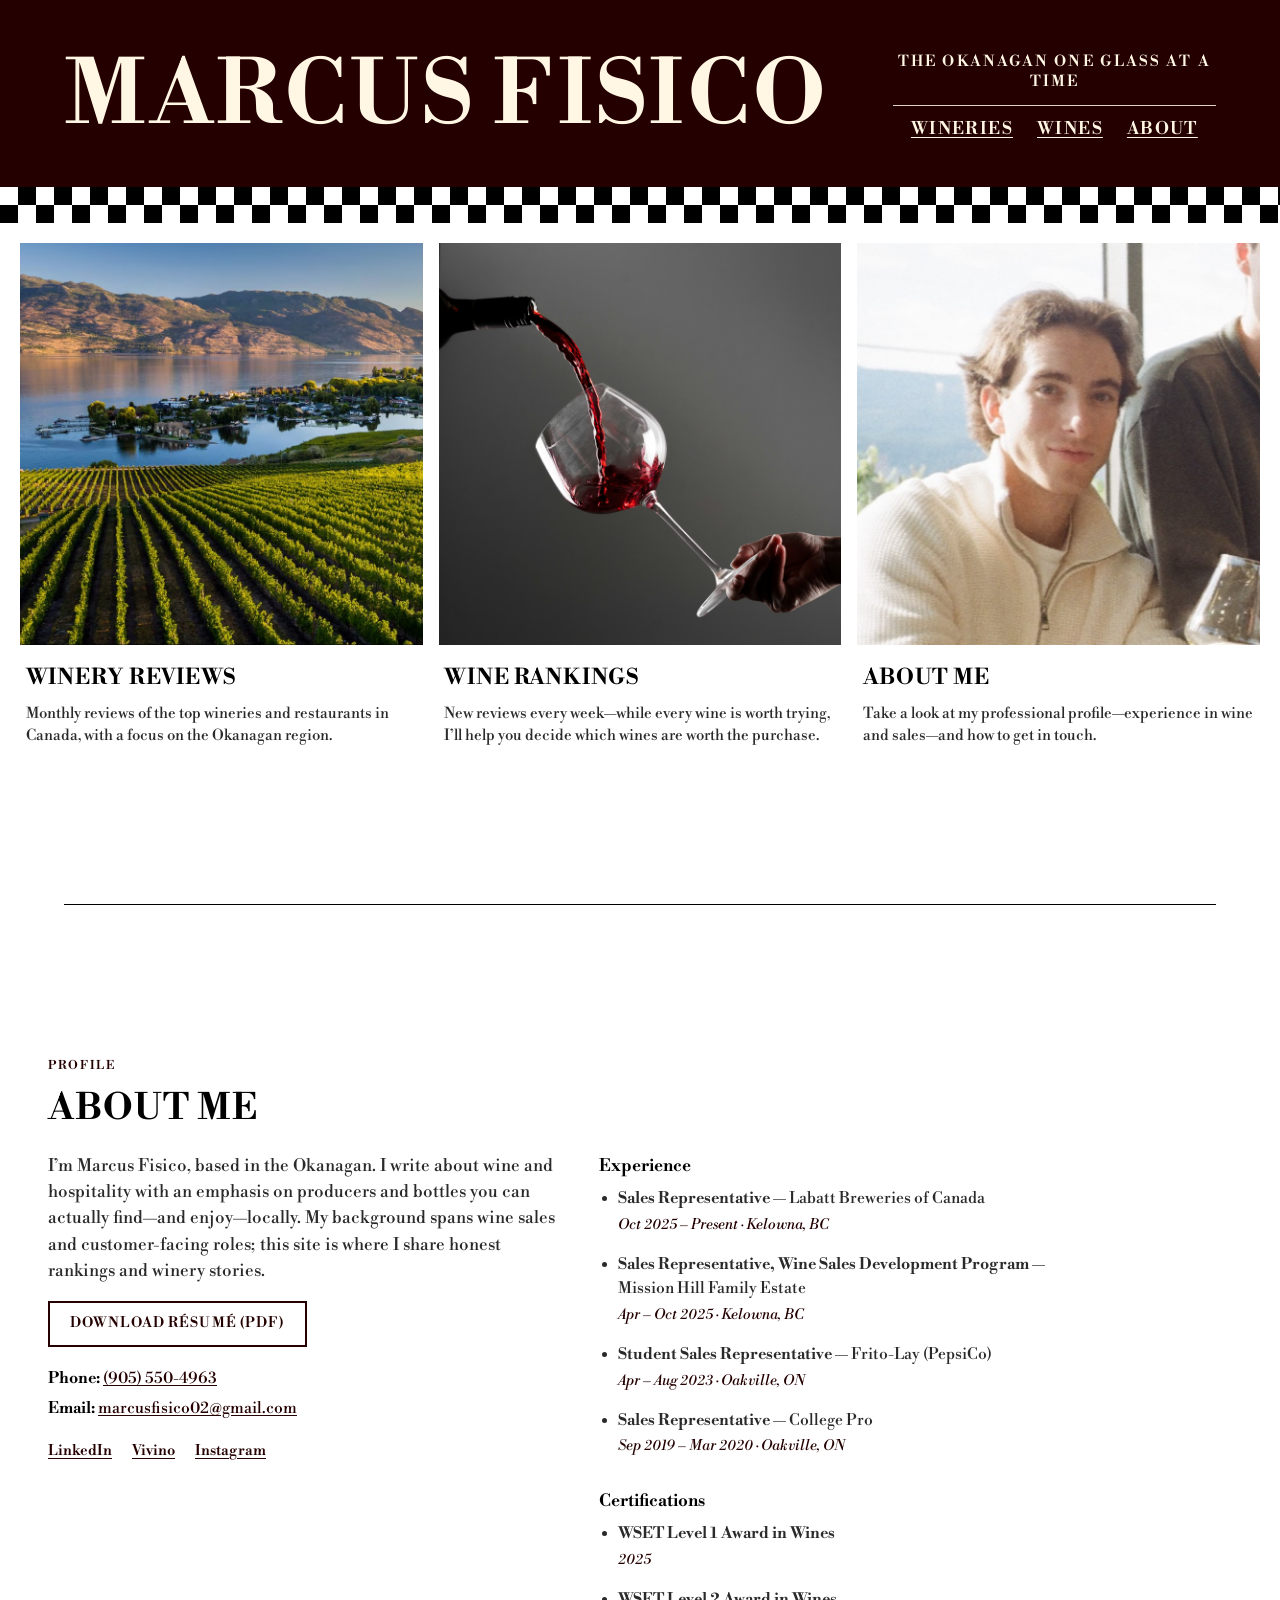
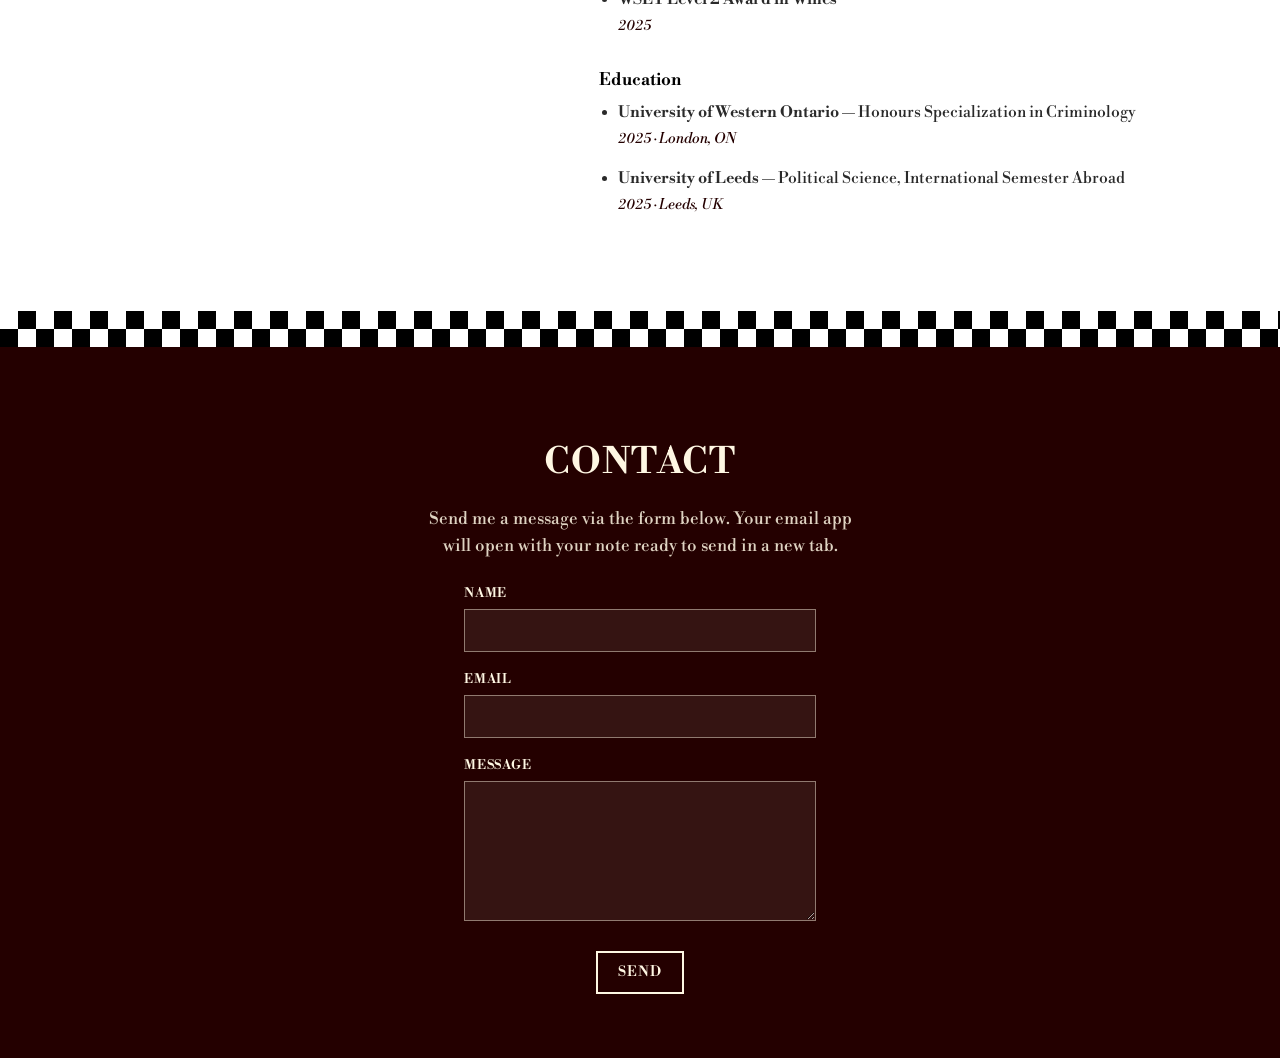
==== index.html @ 5485514b "Initial site: JSON-driven rankings/reviews, Decap CMS admin, Netlify config Made-with: Cursor" ====
<!DOCTYPE html>
<html lang="en">
  <head>
    <meta charset="utf-8" />
    <meta name="viewport" content="width=device-width, initial-scale=1" />
    <meta
      name="description"
      content="Marcus Fisico — The Okanagan one glass at a time. Winery reviews, wine rankings, and more."
    />
    <title>Marcus Fisico</title>
    <link rel="preconnect" href="https://fonts.googleapis.com" />
    <link rel="preconnect" href="https://fonts.gstatic.com" crossorigin />
    <link
      href="https://fonts.googleapis.com/css2?family=Libre+Bodoni:ital,wght@0,400;0,600;0,700;1,400&display=swap"
      rel="stylesheet"
    />
    <link rel="stylesheet" href="styles.css" />
  </head>
  <body>
    <a class="skip-link" href="#main">Skip to content</a>
    <header class="site-header">
      <div class="header-inner">
        <h1 class="site-title">MARCUS FISICO</h1>
        <div class="header-right">
          <p class="slogan">THE OKANAGAN ONE GLASS AT A TIME</p>
          <hr class="header-rule" />
          <nav class="header-nav" aria-label="Primary">
            <a href="reviews.html">WINERIES</a>
            <a href="rankings.html">WINES</a>
            <a href="#about">ABOUT</a>
          </nav>
        </div>
      </div>
    </header>
    <div class="checkerboard" aria-hidden="true"></div>

    <main id="main">
      <section class="hero" aria-labelledby="hero-heading">
        <h2 id="hero-heading" class="visually-hidden">Featured sections</h2>
        <div class="hero-grid">
          <a class="hero-card" href="reviews.html">
            <div class="hero-card__image-wrap">
              <img
                src="assets/hero-winery.png"
                alt="Okanagan vineyard rows above a lake and mountains at golden hour"
                width="800"
                height="800"
                loading="eager"
              />
            </div>
            <div class="hero-card__body">
              <h3 class="hero-card__title">WINERY REVIEWS</h3>
              <p class="hero-card__desc">
                Monthly reviews of the top wineries and restaurants in Canada, with a focus on the
                Okanagan region.
              </p>
            </div>
          </a>
          <a class="hero-card" href="rankings.html">
            <div class="hero-card__image-wrap">
              <img
                src="assets/hero-wine.png"
                alt="Red wine poured from a bottle into a tilted glass"
                width="800"
                height="800"
                loading="eager"
              />
            </div>
            <div class="hero-card__body">
              <h3 class="hero-card__title">WINE RANKINGS</h3>
              <p class="hero-card__desc">
                New reviews every week—while every wine is worth trying, I’ll help you decide
                which wines are worth the purchase.
              </p>
            </div>
          </a>
          <a class="hero-card" href="#about">
            <div class="hero-card__image-wrap">
              <img
                src="assets/hero-about.png"
                alt="Marcus Fisico — portrait in a cream sweater with a bright window behind"
                width="800"
                height="800"
                loading="eager"
              />
            </div>
            <div class="hero-card__body">
              <h3 class="hero-card__title">ABOUT ME</h3>
              <p class="hero-card__desc">
                Take a look at my professional profile—experience in wine and sales—and how to get
                in touch.
              </p>
            </div>
          </a>
        </div>
      </section>

      <hr class="section-divider" />

      <section id="about" class="content-section content-section--wide" aria-labelledby="about-heading">
        <p class="section-kicker">Profile</p>
        <h2 id="about-heading" class="section-title">ABOUT ME</h2>
        <div class="about-grid">
          <div>
            <p class="about-bio">
              I’m Marcus Fisico, based in the Okanagan. I write about wine and hospitality with an
              emphasis on producers and bottles you can actually find—and enjoy—locally. My
              background spans wine sales and customer-facing roles; this site is where I share
              honest rankings and winery stories.
            </p>
            <p class="about-resume-link">
              <a class="btn" href="assets/Marcus_Fisico_2026.pdf" download="Marcus_Fisico_2026.pdf">Download résumé (PDF)</a>
            </p>
            <p class="contact-line">
              <strong>Phone:</strong>
              <a href="tel:+19055504963">(905) 550-4963</a>
            </p>
            <p class="contact-line">
              <strong>Email:</strong>
              <a href="mailto:marcusfisico02@gmail.com">marcusfisico02@gmail.com</a>
            </p>
            <ul class="social-list">
              <li><a href="https://www.linkedin.com/in/marcus-fisico-1479641a9/" rel="noopener noreferrer">LinkedIn</a></li>
              <li><a href="https://www.vivino.com/" rel="noopener noreferrer">Vivino</a></li>
              <li><a href="https://www.instagram.com/" rel="noopener noreferrer">Instagram</a></li>
            </ul>
          </div>
          <div class="resume-block">
            <h3>Experience</h3>
            <ul class="resume-jobs">
              <li>
                <strong>Sales Representative</strong> — Labatt Breweries of Canada<br />
                <span class="resume-job-meta">Oct 2025 – Present · Kelowna, BC</span>
              </li>
              <li>
                <strong>Sales Representative, Wine Sales Development Program</strong> —<br />
                Mission Hill Family Estate<br />
                <span class="resume-job-meta">Apr – Oct 2025 · Kelowna, BC</span>
              </li>
              <li>
                <strong>Student Sales Representative</strong> — Frito-Lay (PepsiCo)<br />
                <span class="resume-job-meta">Apr – Aug 2023 · Oakville, ON</span>
              </li>
              <li>
                <strong>Sales Representative</strong> — College Pro<br />
                <span class="resume-job-meta">Sep 2019 – Mar 2020 · Oakville, ON</span>
              </li>
            </ul>
            <h3>Certifications</h3>
            <ul class="resume-certificates">
              <li>
                <strong>WSET Level 1 Award in Wines</strong><br />
                <span class="resume-job-meta">2025</span>
              </li>
              <li>
                <strong>WSET Level 2 Award in Wines</strong><br />
                <span class="resume-job-meta">2025</span>
              </li>
            </ul>
            <h3>Education</h3>
            <ul class="resume-education">
              <li>
                <strong>University of Western Ontario</strong> — Honours Specialization in
                Criminology<br />
                <span class="resume-job-meta">2025 · London, ON</span>
              </li>
              <li>
                <strong>University of Leeds</strong> — Political Science, International Semester
                Abroad<br />
                <span class="resume-job-meta">2025 · Leeds, UK</span>
              </li>
            </ul>
          </div>
        </div>
      </section>

      <div class="checkerboard" aria-hidden="true"></div>

      <footer id="contact" class="contact-footer">
        <div class="contact-inner">
          <h2 class="section-title">CONTACT</h2>
          <p class="section-lead">
            Send me a message via the form below. Your email app<br />
            will open with your note ready to send in a new tab.
          </p>
          <form id="contact-form" class="contact-form" novalidate>
            <label for="contact-name">Name</label>
            <input id="contact-name" name="name" type="text" autocomplete="name" />

            <label for="contact-email">Email</label>
            <input id="contact-email" name="email" type="email" autocomplete="email" />

            <label for="contact-message">Message</label>
            <textarea id="contact-message" name="message" required></textarea>

            <button type="submit" class="btn">Send</button>
          </form>
        </div>
      </footer>
    </main>

    <script src="script.js"></script>
  </body>
</html>
---- styles.css ----
/* Marcus Fisico — shared styles */

:root {
  --page-bg: #ffffff;
  --cream: #fff7e3;
  --ink: #000000;
  --maroon: #240000;
  --cream-on-dark: #fff7e3;
  --muted: #2a2a2a;
  --check-sq: 18px;
  /* Didone / wine-label serif */
  --font-label: "Libre Bodoni", "Bodoni MT", "Didot", "Libre Baskerville", Georgia, serif;
  --space-section: clamp(3rem, 8vw, 5.5rem);
}

*,
*::before,
*::after {
  box-sizing: border-box;
}

html {
  scroll-behavior: smooth;
}

body {
  margin: 0;
  font-family: var(--font-label);
  font-size: 1.0625rem;
  line-height: 1.55;
  color: var(--ink);
  background-color: var(--page-bg);
}

img {
  max-width: 100%;
  height: auto;
  display: block;
}

a {
  color: inherit;
  transition:
    transform 0.22s ease,
    text-underline-offset 0.22s ease,
    opacity 0.22s ease,
    background-color 0.18s ease,
    color 0.18s ease,
    border-color 0.18s ease,
    box-shadow 0.22s ease;
}

a:hover {
  opacity: 0.88;
}

/* Nav & text links: slight lift + deeper underline */
.header-nav a,
.subpage-nav a,
.social-list a,
.contact-line a {
  display: inline-block;
}

.header-nav a:hover,
.subpage-nav a:hover,
.social-list a:hover,
.contact-line a:hover {
  transform: translateY(-2px);
  text-underline-offset: 6px;
  opacity: 1;
}

:focus-visible {
  outline: 2px solid var(--ink);
  outline-offset: 3px;
}

.contact-footer :focus-visible {
  outline-color: var(--cream-on-dark);
}

.skip-link {
  position: absolute;
  left: -9999px;
  top: 0;
  z-index: 1000;
  padding: 0.65rem 1rem;
  font-weight: 700;
  font-size: 0.875rem;
  text-decoration: none;
  color: var(--ink);
  background: var(--page-bg);
  border: 2px solid var(--ink);
}

.skip-link:focus {
  left: 1rem;
  top: 1rem;
  outline: none;
}

.visually-hidden {
  position: absolute;
  width: 1px;
  height: 1px;
  padding: 0;
  margin: -1px;
  overflow: hidden;
  clip: rect(0, 0, 0, 0);
  white-space: nowrap;
  border: 0;
}

/* Checkerboard — two visible rows */
.checkerboard {
  --sq: var(--check-sq);
  width: 100%;
  height: calc(var(--sq) * 2);
  overflow: hidden;
  background-color: #fff;
  background-image:
    linear-gradient(
      45deg,
      #000 25%,
      transparent 25%,
      transparent 75%,
      #000 75%,
      #000
    ),
    linear-gradient(
      45deg,
      #000 25%,
      transparent 25%,
      transparent 75%,
      #000 75%,
      #000
    );
  background-size: calc(var(--sq) * 2) calc(var(--sq) * 2);
  background-position: 0 0, var(--sq) var(--sq);
}

/* Header */
.site-header {
  padding: clamp(2rem, 5vw, 3.25rem) clamp(1.25rem, 6vw, 4rem) clamp(1.75rem, 4vw, 2.75rem);
  background-color: var(--maroon);
  color: var(--cream-on-dark);
}

.site-header :focus-visible {
  outline-color: var(--cream-on-dark);
}

.header-inner {
  display: grid;
  grid-template-columns: 1fr 1fr;
  align-items: center;
  gap: clamp(1.5rem, 4vw, 2.5rem) clamp(2rem, 5vw, 4rem);
  max-width: 1480px;
  margin: 0 auto;
}

@media (max-width: 720px) {
  .header-inner {
    grid-template-columns: 1fr;
    justify-items: center;
    text-align: center;
  }

  .header-right {
    max-width: 100%;
  }
}

.site-title {
  margin: 0;
  font-family: var(--font-label);
  font-weight: 700;
  font-size: clamp(2.75rem, 8.5vw, 5.5rem);
  line-height: 0.98;
  letter-spacing: 0.04em;
  color: var(--cream-on-dark);
  justify-self: start;
  white-space: nowrap;
}

@media (max-width: 720px) {
  .site-title {
    justify-self: center;
  }
}

.header-right {
  text-align: center;
  width: 100%;
  max-width: none;
  justify-self: stretch;
  display: flex;
  flex-direction: column;
  align-items: center;
}

.slogan {
  margin: 0 0 0.75rem;
  font-family: var(--font-label);
  font-size: clamp(0.78rem, 1.65vw, 0.9375rem);
  font-weight: 600;
  letter-spacing: 0.14em;
  text-transform: uppercase;
  line-height: 1.35;
  color: var(--cream-on-dark);
}

.header-rule {
  border: none;
  border-top: 1px solid var(--cream-on-dark);
  margin: 0 0 0.65rem;
  width: min(100%, 28rem);
  opacity: 0.85;
}

.header-nav {
  display: flex;
  flex-wrap: wrap;
  justify-content: center;
  gap: 0.85rem 1.5rem;
  font-family: var(--font-label);
  font-size: clamp(0.95rem, 1.35vw, 1.125rem);
  font-weight: 600;
  letter-spacing: 0.08em;
}

.header-nav a {
  text-decoration: underline;
  text-underline-offset: 3px;
  color: var(--cream-on-dark);
}

/* Hero */
.hero {
  padding: clamp(0.75rem, 2vw, 1.25rem) clamp(0.75rem, 2.5vw, 1.25rem) var(--space-section);
}

.hero-grid {
  display: grid;
  grid-template-columns: repeat(3, 1fr);
  gap: clamp(0.65rem, 1.8vw, 1rem);
  max-width: 1400px;
  margin: 0 auto;
}

@media (max-width: 900px) {
  .hero-grid {
    grid-template-columns: 1fr;
  }
}

.hero-card {
  display: flex;
  flex-direction: column;
  text-decoration: none;
  color: inherit;
}

.hero-card:hover {
  transform: translateY(-4px);
  box-shadow: 0 12px 32px rgba(0, 0, 0, 0.1);
  opacity: 1;
}

.hero-card__image-wrap {
  position: relative;
  width: 100%;
  aspect-ratio: 1 / 1;
  overflow: hidden;
  background: #e8e8e8;
  flex-shrink: 0;
}

.hero-card__image-wrap img {
  width: 100%;
  height: 100%;
  object-fit: cover;
}

.hero-card__body {
  padding: 1rem 0.35rem 0.25rem;
}

.hero-card__title {
  margin: 0 0 0.5rem;
  font-family: var(--font-label);
  font-weight: 700;
  font-size: clamp(1.125rem, 2.2vw, 1.35rem);
  letter-spacing: 0.04em;
}

.hero-card__desc {
  margin: 0;
  font-size: 0.9375rem;
  color: var(--muted);
  font-family: var(--font-label);
  line-height: 1.5;
}

/* Rule before profile — black line, inset left/right */
.section-divider {
  border: none;
  border-top: 1px solid var(--ink);
  margin: clamp(2.5rem, 6vw, 4rem) clamp(1.25rem, 6vw, 4rem);
}

/* Content sections */
.content-section {
  scroll-margin-top: 1rem;
  padding: var(--space-section) clamp(1rem, 5vw, 3rem);
  max-width: 900px;
  margin: 0 auto;
}

.content-section--wide {
  max-width: 1280px;
}

.section-kicker {
  margin: 0 0 0.35rem;
  font-family: var(--font-label);
  font-size: 0.75rem;
  font-weight: 600;
  letter-spacing: 0.14em;
  text-transform: uppercase;
  color: var(--maroon);
}

.section-title {
  margin: 0 0 1rem;
  font-family: var(--font-label);
  font-weight: 700;
  font-size: clamp(1.75rem, 4vw, 2.25rem);
  letter-spacing: 0.03em;
}

.section-lead {
  margin: 0 0 1.5rem;
  color: var(--muted);
  font-family: var(--font-label);
  font-size: 1.0625rem;
}

.btn {
  display: inline-block;
  padding: 0.65rem 1.25rem;
  font-family: var(--font-label);
  font-weight: 600;
  font-size: 0.875rem;
  letter-spacing: 0.08em;
  text-transform: uppercase;
  text-decoration: none;
  border: 2px solid var(--ink);
  background: transparent;
  color: var(--ink);
  cursor: pointer;
  transition:
    background 0.18s ease,
    color 0.18s ease,
    transform 0.22s ease,
    border-color 0.18s ease,
    box-shadow 0.22s ease;
}

.btn:hover {
  background: var(--ink);
  color: var(--page-bg);
  opacity: 1;
  transform: translateY(-2px);
  box-shadow: 0 6px 20px rgba(0, 0, 0, 0.12);
}

/* About */
.about-grid {
  display: grid;
  gap: 2rem;
}

@media (min-width: 700px) {
  .about-grid {
    grid-template-columns: minmax(0, 1fr) minmax(0, 1.22fr);
    align-items: start;
  }
}

.about-bio {
  margin: 0 0 1rem;
  color: var(--muted);
  font-family: var(--font-label);
}

.about-resume-link {
  margin: 0 0 1.25rem;
}

#about .contact-line a,
#about .social-list a {
  color: var(--maroon);
}

#about .about-resume-link .btn {
  border-color: var(--maroon);
  color: var(--maroon);
}

#about .about-resume-link .btn:hover {
  background: var(--maroon);
  color: var(--page-bg);
  border-color: var(--maroon);
  box-shadow: 0 6px 20px rgba(36, 0, 0, 0.2);
}

.resume-block h3 {
  margin: 1.5rem 0 0.5rem;
  font-family: var(--font-label);
  font-size: 1.05rem;
}

.resume-block h3:first-child {
  margin-top: 0;
}

.resume-block ul {
  margin: 0;
  padding-left: 1.2rem;
  color: var(--muted);
  font-size: 0.98rem;
  list-style: disc;
  list-style-position: outside;
}

.resume-jobs > li,
.resume-education > li,
.resume-certificates > li {
  margin-bottom: 0.65rem;
}

.resume-jobs > li:last-child,
.resume-education > li:last-child,
.resume-certificates > li:last-child {
  margin-bottom: 0;
}

.resume-job-meta {
  display: inline-block;
  font-family: var(--font-label);
  font-size: 0.92em;
  font-style: italic;
  font-weight: 400;
  margin: 0.15rem 0 0.4rem;
  color: var(--maroon);
}

.resume-certificates {
  list-style: disc;
  padding-left: 1.2rem;
}

.contact-line {
  margin: 0.35rem 0;
  font-size: 0.98rem;
}

.contact-line a {
  text-decoration: underline;
  text-underline-offset: 2px;
}

.social-list {
  display: flex;
  flex-wrap: wrap;
  gap: 0.75rem 1.25rem;
  margin: 1rem 0 0;
  padding: 0;
  list-style: none;
}

.social-list a {
  font-weight: 600;
  font-size: 0.9rem;
  text-decoration: underline;
  text-underline-offset: 3px;
}

/* Contact footer */
.contact-footer {
  scroll-margin-top: 1rem;
  padding: var(--space-section) clamp(1rem, 5vw, 3rem) clamp(2.5rem, 6vw, 4rem);
  background-color: var(--maroon);
  color: var(--cream-on-dark);
}

.contact-inner {
  max-width: 560px;
  margin: 0 auto;
}

.contact-footer .section-title {
  color: var(--cream-on-dark);
  text-align: center;
}

.contact-footer .section-lead {
  color: rgba(255, 247, 227, 0.85);
  text-align: center;
}

.contact-form {
  width: 100%;
  max-width: 22rem;
  margin-inline: auto;
}

.contact-form label {
  display: block;
  margin-bottom: 0.35rem;
  font-size: 0.8125rem;
  font-weight: 600;
  letter-spacing: 0.06em;
  text-transform: uppercase;
}

.contact-form input,
.contact-form textarea {
  width: 100%;
  margin-bottom: 1.1rem;
  padding: 0.65rem 0.75rem;
  font-family: var(--font-label);
  font-size: 1rem;
  color: var(--cream-on-dark);
  background: rgba(255, 247, 227, 0.08);
  border: 1px solid rgba(255, 247, 227, 0.45);
  border-radius: 0;
}

.contact-form input::placeholder,
.contact-form textarea::placeholder {
  color: rgba(255, 247, 227, 0.45);
}

.contact-form textarea {
  min-height: 140px;
  resize: vertical;
}

.contact-form .btn {
  display: block;
  border-color: var(--cream-on-dark);
  color: var(--cream-on-dark);
  margin-top: 0.25rem;
  margin-inline: auto;
}

.contact-form .btn:hover {
  background: var(--cream-on-dark);
  color: var(--maroon);
  box-shadow: 0 6px 22px rgba(0, 0, 0, 0.35);
}

/* Subpages */
.subpage-header {
  padding: clamp(1.35rem, 3vw, 1.75rem) clamp(1rem, 5vw, 3rem);
  background-color: var(--maroon);
  color: var(--cream-on-dark);
  border-bottom: 1px solid rgba(255, 247, 227, 0.25);
}

.subpage-header :focus-visible {
  outline-color: var(--cream-on-dark);
}

.subpage-header-inner {
  display: flex;
  flex-wrap: wrap;
  align-items: center;
  justify-content: space-between;
  gap: 1rem;
  max-width: 1100px;
  margin: 0 auto;
}

.subpage-header .site-title {
  font-size: clamp(1.5rem, 3.5vw, 2.15rem);
}

.subpage-header .site-title a {
  text-decoration: none;
  color: inherit;
  display: inline-block;
}

.subpage-header .site-title a:hover {
  transform: translateY(-2px);
  opacity: 1;
}

.subpage-nav {
  display: flex;
  gap: 1rem;
  font-family: var(--font-label);
  font-weight: 600;
  font-size: 0.9rem;
}

.subpage-nav a {
  text-decoration: underline;
  text-underline-offset: 3px;
  color: var(--cream-on-dark);
}

.subpage-main {
  padding: var(--space-section) clamp(1rem, 5vw, 3rem) 4rem;
  max-width: 800px;
  margin: 0 auto;
}

.subpage-main--wide {
  max-width: 960px;
}

.review-list {
  display: flex;
  flex-direction: column;
  gap: 2rem;
}

.review-card {
  padding-bottom: 2rem;
  border-bottom: 1px solid rgba(0, 0, 0, 0.12);
}

.review-card:last-child {
  border-bottom: none;
  padding-bottom: 0;
}

.review-card h2,
.review-card h3 {
  margin: 0 0 0.35rem;
  font-family: var(--font-label);
  font-size: 1.35rem;
}

.review-meta {
  margin: 0 0 0.75rem;
  font-size: 0.85rem;
  letter-spacing: 0.04em;
  text-transform: uppercase;
  color: var(--muted);
}

.review-card p {
  margin: 0 0 1rem;
  color: var(--muted);
  font-family: var(--font-label);
}

/* Rankings table */
.rankings-table-wrap {
  overflow-x: auto;
  margin-top: 1rem;
}

.rankings-table {
  width: 100%;
  border-collapse: collapse;
  font-size: 0.95rem;
}

.rankings-table th,
.rankings-table td {
  padding: 0.75rem 0.65rem;
  text-align: left;
  border-bottom: 1px solid rgba(0, 0, 0, 0.15);
  vertical-align: top;
}

.rankings-table th {
  font-family: var(--font-label);
  font-size: 0.7rem;
  font-weight: 700;
  letter-spacing: 0.1em;
  text-transform: uppercase;
}

.rankings-table .col-rank {
  width: 3rem;
  font-family: var(--font-label);
  font-weight: 700;
}

.rankings-table .col-score {
  font-family: var(--font-label);
  font-weight: 700;
  white-space: nowrap;
}
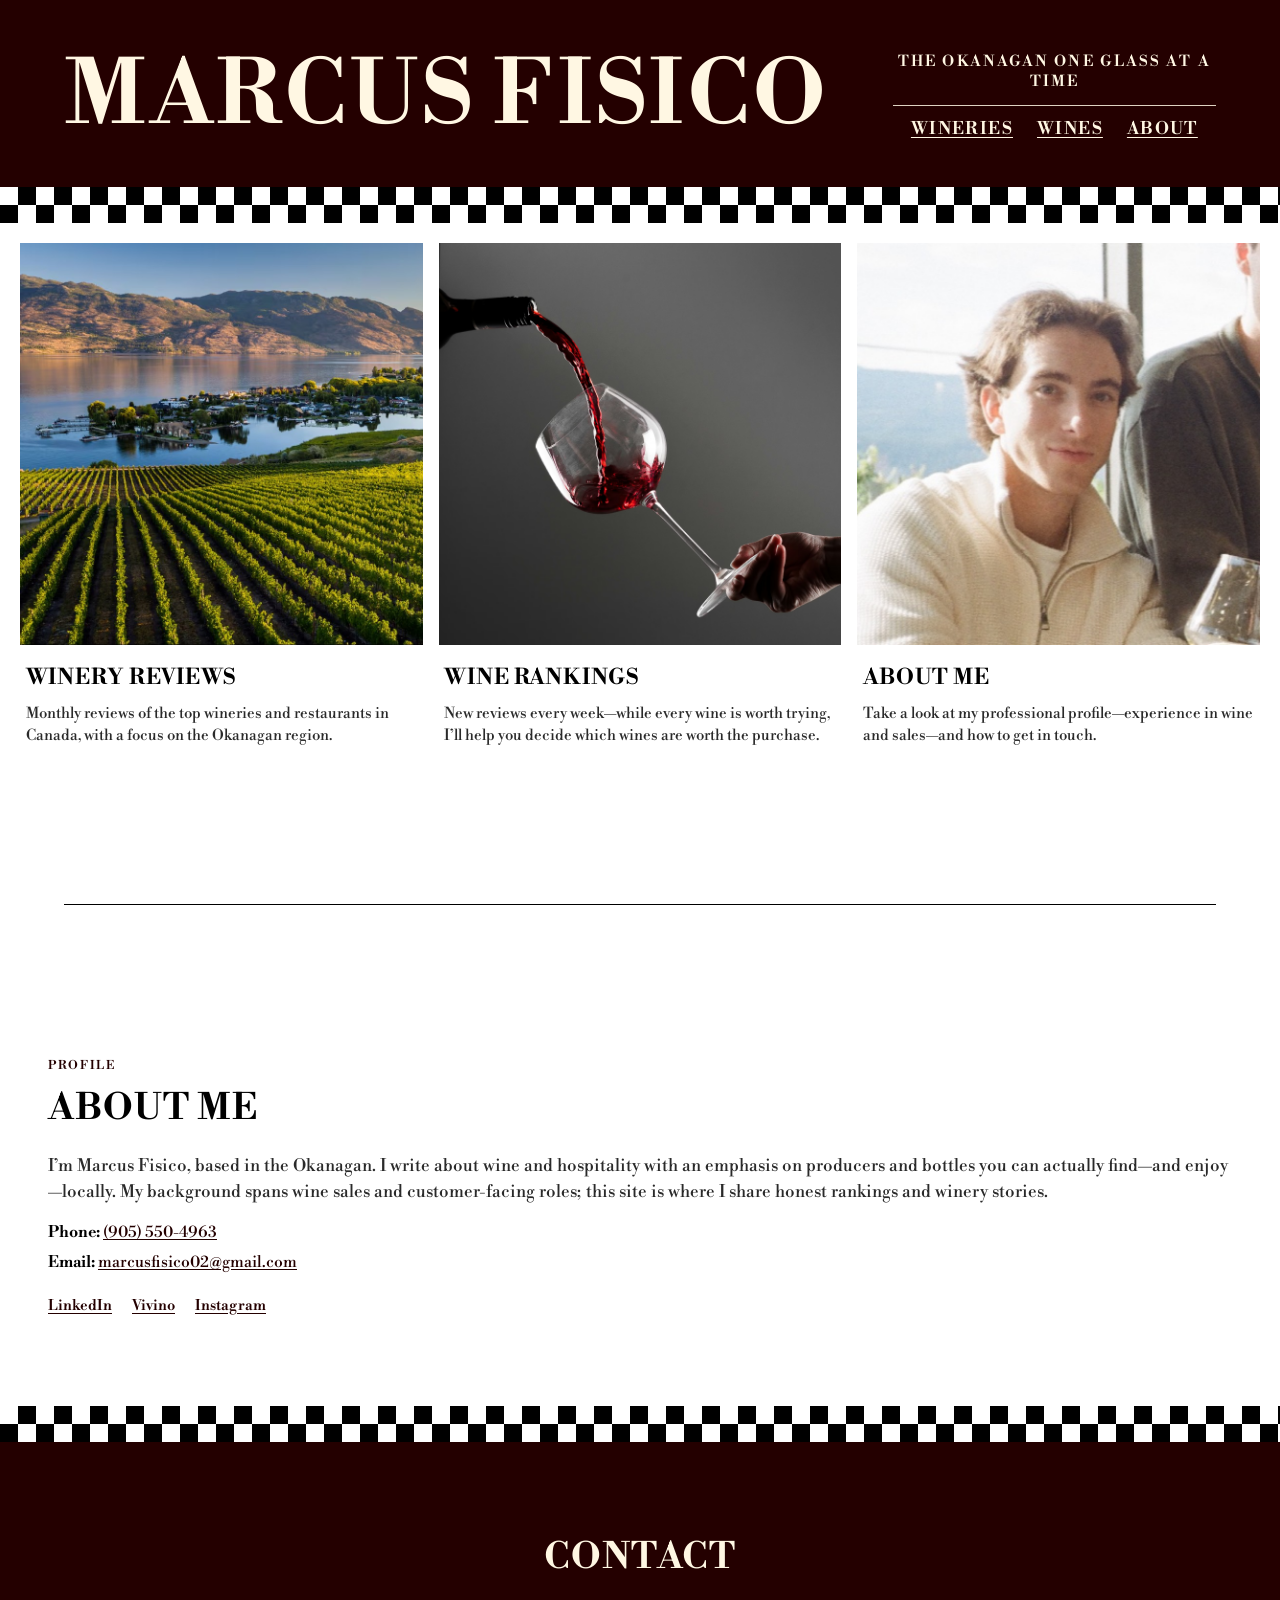
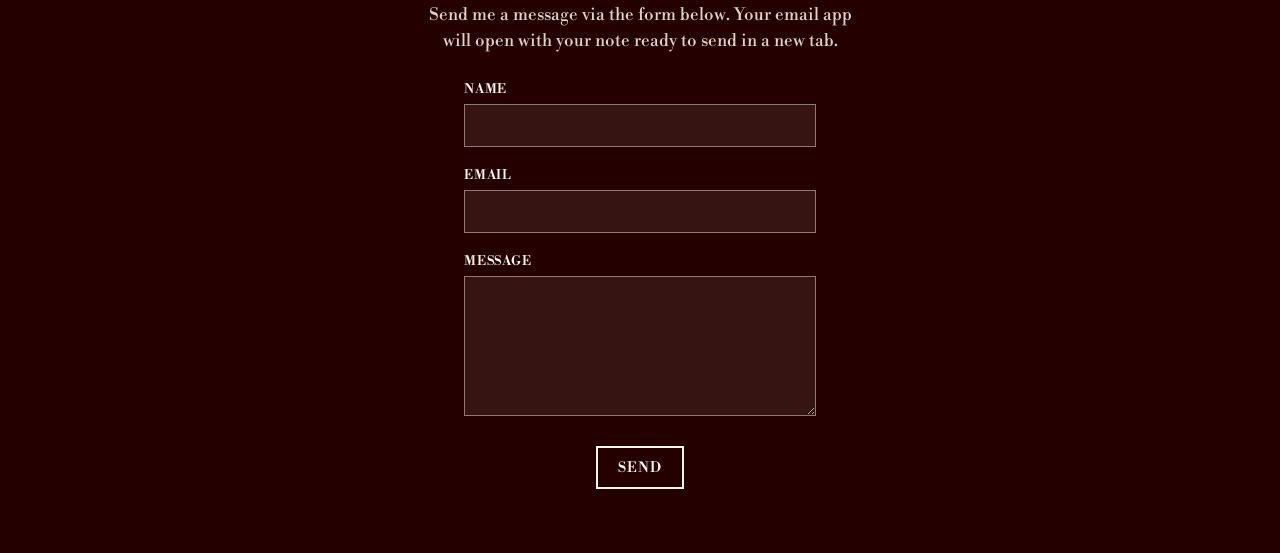
==== commit 9be72beb: "Remove résumé: PDF, download button, and on-page experience section Made-with: Cursor" ====
--- a/index.html
+++ b/index.html
@@ -108,9 +108,6 @@
               background spans wine sales and customer-facing roles; this site is where I share
               honest rankings and winery stories.
             </p>
-            <p class="about-resume-link">
-              <a class="btn" href="assets/Marcus_Fisico_2026.pdf" download="Marcus_Fisico_2026.pdf">Download résumé (PDF)</a>
-            </p>
             <p class="contact-line">
               <strong>Phone:</strong>
               <a href="tel:+19055504963">(905) 550-4963</a>
@@ -123,52 +120,6 @@
               <li><a href="https://www.linkedin.com/in/marcus-fisico-1479641a9/" rel="noopener noreferrer">LinkedIn</a></li>
               <li><a href="https://www.vivino.com/" rel="noopener noreferrer">Vivino</a></li>
               <li><a href="https://www.instagram.com/" rel="noopener noreferrer">Instagram</a></li>
-            </ul>
-          </div>
-          <div class="resume-block">
-            <h3>Experience</h3>
-            <ul class="resume-jobs">
-              <li>
-                <strong>Sales Representative</strong> — Labatt Breweries of Canada<br />
-                <span class="resume-job-meta">Oct 2025 – Present · Kelowna, BC</span>
-              </li>
-              <li>
-                <strong>Sales Representative, Wine Sales Development Program</strong> —<br />
-                Mission Hill Family Estate<br />
-                <span class="resume-job-meta">Apr – Oct 2025 · Kelowna, BC</span>
-              </li>
-              <li>
-                <strong>Student Sales Representative</strong> — Frito-Lay (PepsiCo)<br />
-                <span class="resume-job-meta">Apr – Aug 2023 · Oakville, ON</span>
-              </li>
-              <li>
-                <strong>Sales Representative</strong> — College Pro<br />
-                <span class="resume-job-meta">Sep 2019 – Mar 2020 · Oakville, ON</span>
-              </li>
-            </ul>
-            <h3>Certifications</h3>
-            <ul class="resume-certificates">
-              <li>
-                <strong>WSET Level 1 Award in Wines</strong><br />
-                <span class="resume-job-meta">2025</span>
-              </li>
-              <li>
-                <strong>WSET Level 2 Award in Wines</strong><br />
-                <span class="resume-job-meta">2025</span>
-              </li>
-            </ul>
-            <h3>Education</h3>
-            <ul class="resume-education">
-              <li>
-                <strong>University of Western Ontario</strong> — Honours Specialization in
-                Criminology<br />
-                <span class="resume-job-meta">2025 · London, ON</span>
-              </li>
-              <li>
-                <strong>University of Leeds</strong> — Political Science, International Semester
-                Abroad<br />
-                <span class="resume-job-meta">2025 · Leeds, UK</span>
-              </li>
             </ul>
           </div>
         </div>
--- a/styles.css
+++ b/styles.css
@@ -382,84 +382,15 @@
   gap: 2rem;
 }
 
-@media (min-width: 700px) {
-  .about-grid {
-    grid-template-columns: minmax(0, 1fr) minmax(0, 1.22fr);
-    align-items: start;
-  }
-}
-
 .about-bio {
   margin: 0 0 1rem;
   color: var(--muted);
   font-family: var(--font-label);
 }
 
-.about-resume-link {
-  margin: 0 0 1.25rem;
-}
-
 #about .contact-line a,
 #about .social-list a {
   color: var(--maroon);
-}
-
-#about .about-resume-link .btn {
-  border-color: var(--maroon);
-  color: var(--maroon);
-}
-
-#about .about-resume-link .btn:hover {
-  background: var(--maroon);
-  color: var(--page-bg);
-  border-color: var(--maroon);
-  box-shadow: 0 6px 20px rgba(36, 0, 0, 0.2);
-}
-
-.resume-block h3 {
-  margin: 1.5rem 0 0.5rem;
-  font-family: var(--font-label);
-  font-size: 1.05rem;
-}
-
-.resume-block h3:first-child {
-  margin-top: 0;
-}
-
-.resume-block ul {
-  margin: 0;
-  padding-left: 1.2rem;
-  color: var(--muted);
-  font-size: 0.98rem;
-  list-style: disc;
-  list-style-position: outside;
-}
-
-.resume-jobs > li,
-.resume-education > li,
-.resume-certificates > li {
-  margin-bottom: 0.65rem;
-}
-
-.resume-jobs > li:last-child,
-.resume-education > li:last-child,
-.resume-certificates > li:last-child {
-  margin-bottom: 0;
-}
-
-.resume-job-meta {
-  display: inline-block;
-  font-family: var(--font-label);
-  font-size: 0.92em;
-  font-style: italic;
-  font-weight: 400;
-  margin: 0.15rem 0 0.4rem;
-  color: var(--maroon);
-}
-
-.resume-certificates {
-  list-style: disc;
-  padding-left: 1.2rem;
 }
 
 .contact-line {
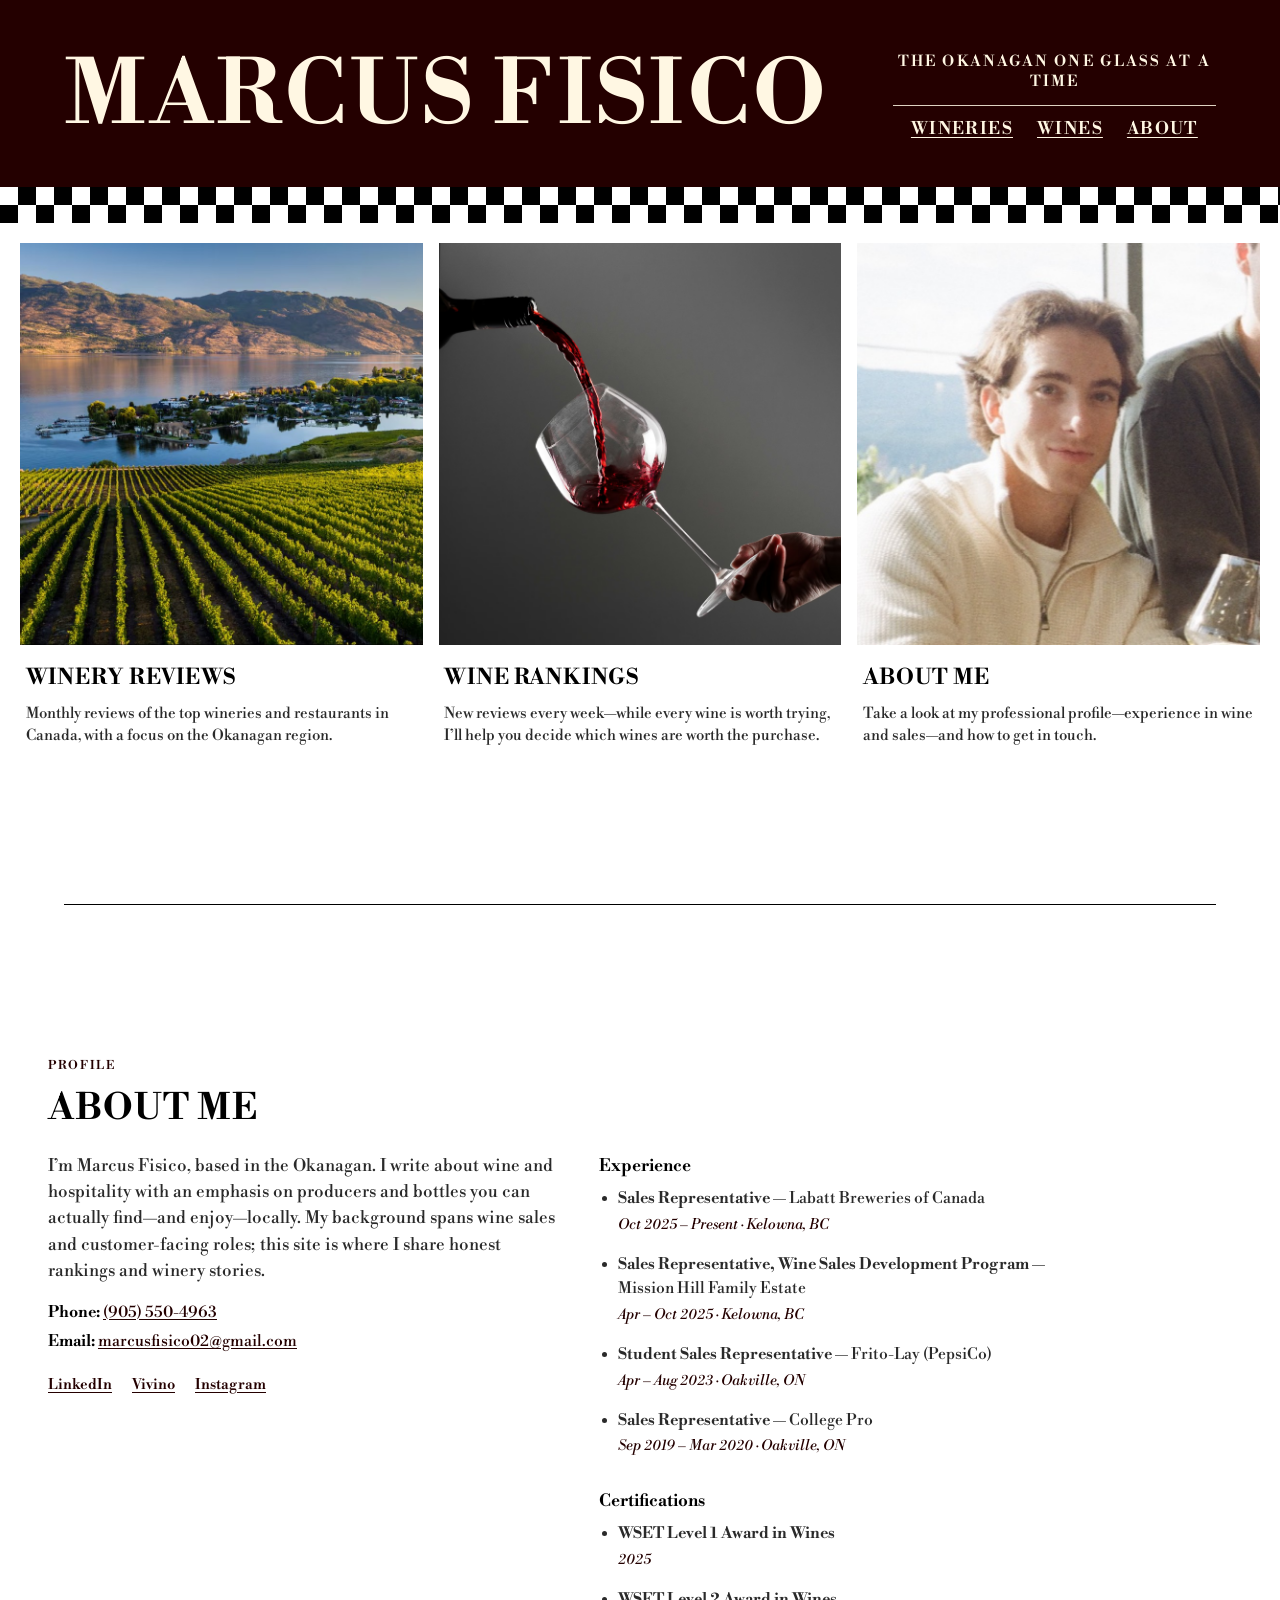
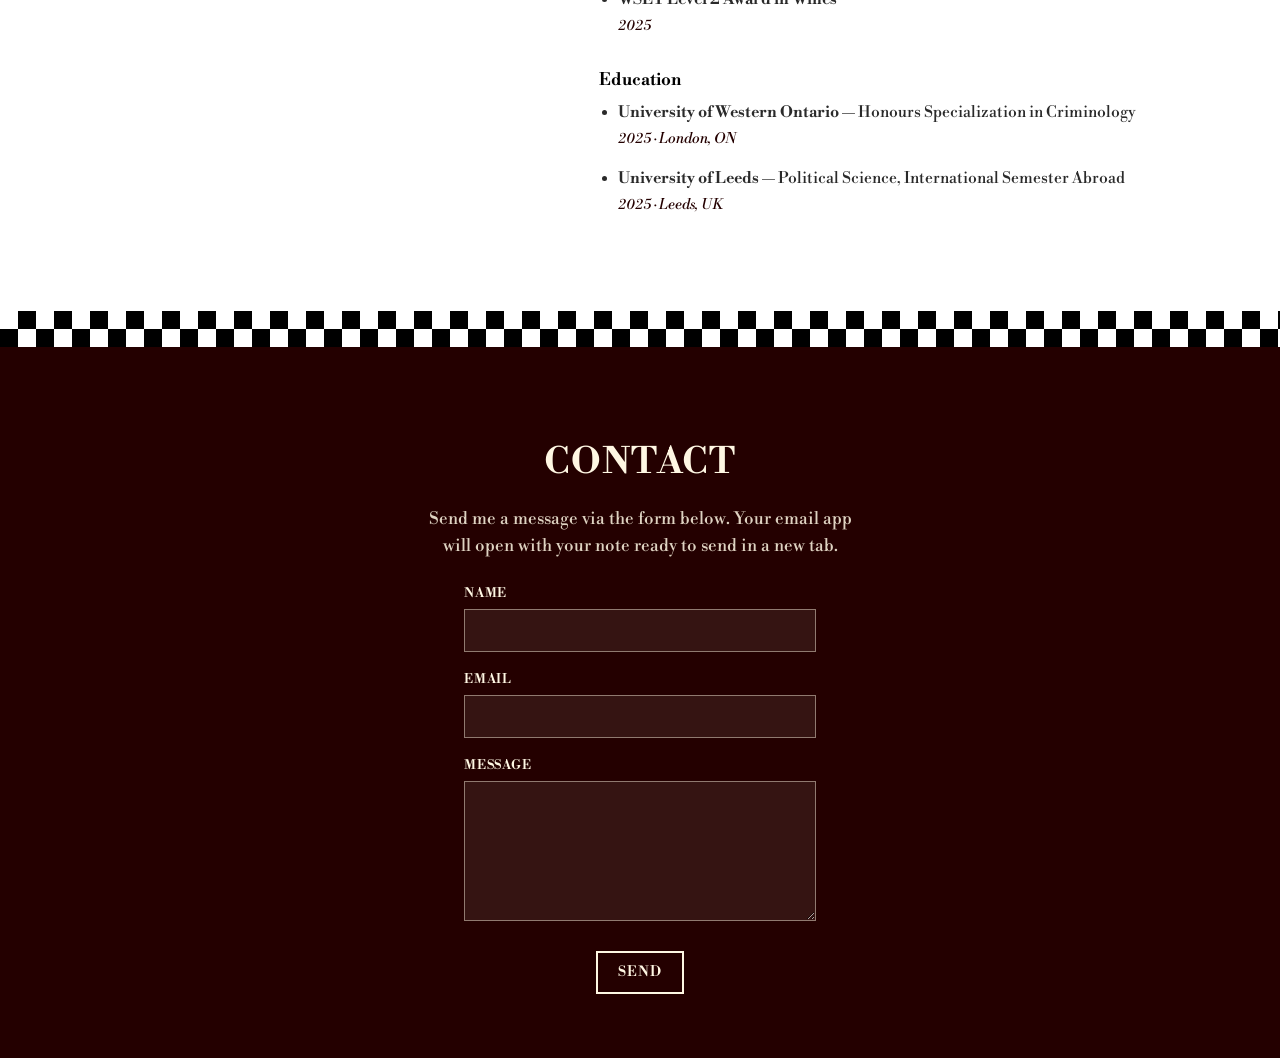
==== commit beeb21ec: "Restore About experience column; keep résumé PDF button removed Made-with: Cursor" ====
--- a/index.html
+++ b/index.html
@@ -122,6 +122,52 @@
               <li><a href="https://www.instagram.com/" rel="noopener noreferrer">Instagram</a></li>
             </ul>
           </div>
+          <div class="resume-block">
+            <h3>Experience</h3>
+            <ul class="resume-jobs">
+              <li>
+                <strong>Sales Representative</strong> — Labatt Breweries of Canada<br />
+                <span class="resume-job-meta">Oct 2025 – Present · Kelowna, BC</span>
+              </li>
+              <li>
+                <strong>Sales Representative, Wine Sales Development Program</strong> —<br />
+                Mission Hill Family Estate<br />
+                <span class="resume-job-meta">Apr – Oct 2025 · Kelowna, BC</span>
+              </li>
+              <li>
+                <strong>Student Sales Representative</strong> — Frito-Lay (PepsiCo)<br />
+                <span class="resume-job-meta">Apr – Aug 2023 · Oakville, ON</span>
+              </li>
+              <li>
+                <strong>Sales Representative</strong> — College Pro<br />
+                <span class="resume-job-meta">Sep 2019 – Mar 2020 · Oakville, ON</span>
+              </li>
+            </ul>
+            <h3>Certifications</h3>
+            <ul class="resume-certificates">
+              <li>
+                <strong>WSET Level 1 Award in Wines</strong><br />
+                <span class="resume-job-meta">2025</span>
+              </li>
+              <li>
+                <strong>WSET Level 2 Award in Wines</strong><br />
+                <span class="resume-job-meta">2025</span>
+              </li>
+            </ul>
+            <h3>Education</h3>
+            <ul class="resume-education">
+              <li>
+                <strong>University of Western Ontario</strong> — Honours Specialization in
+                Criminology<br />
+                <span class="resume-job-meta">2025 · London, ON</span>
+              </li>
+              <li>
+                <strong>University of Leeds</strong> — Political Science, International Semester
+                Abroad<br />
+                <span class="resume-job-meta">2025 · Leeds, UK</span>
+              </li>
+            </ul>
+          </div>
         </div>
       </section>
 
--- a/styles.css
+++ b/styles.css
@@ -382,6 +382,13 @@
   gap: 2rem;
 }
 
+@media (min-width: 700px) {
+  .about-grid {
+    grid-template-columns: minmax(0, 1fr) minmax(0, 1.22fr);
+    align-items: start;
+  }
+}
+
 .about-bio {
   margin: 0 0 1rem;
   color: var(--muted);
@@ -391,6 +398,52 @@
 #about .contact-line a,
 #about .social-list a {
   color: var(--maroon);
+}
+
+.resume-block h3 {
+  margin: 1.5rem 0 0.5rem;
+  font-family: var(--font-label);
+  font-size: 1.05rem;
+}
+
+.resume-block h3:first-child {
+  margin-top: 0;
+}
+
+.resume-block ul {
+  margin: 0;
+  padding-left: 1.2rem;
+  color: var(--muted);
+  font-size: 0.98rem;
+  list-style: disc;
+  list-style-position: outside;
+}
+
+.resume-jobs > li,
+.resume-education > li,
+.resume-certificates > li {
+  margin-bottom: 0.65rem;
+}
+
+.resume-jobs > li:last-child,
+.resume-education > li:last-child,
+.resume-certificates > li:last-child {
+  margin-bottom: 0;
+}
+
+.resume-job-meta {
+  display: inline-block;
+  font-family: var(--font-label);
+  font-size: 0.92em;
+  font-style: italic;
+  font-weight: 400;
+  margin: 0.15rem 0 0.4rem;
+  color: var(--maroon);
+}
+
+.resume-certificates {
+  list-style: disc;
+  padding-left: 1.2rem;
 }
 
 .contact-line {
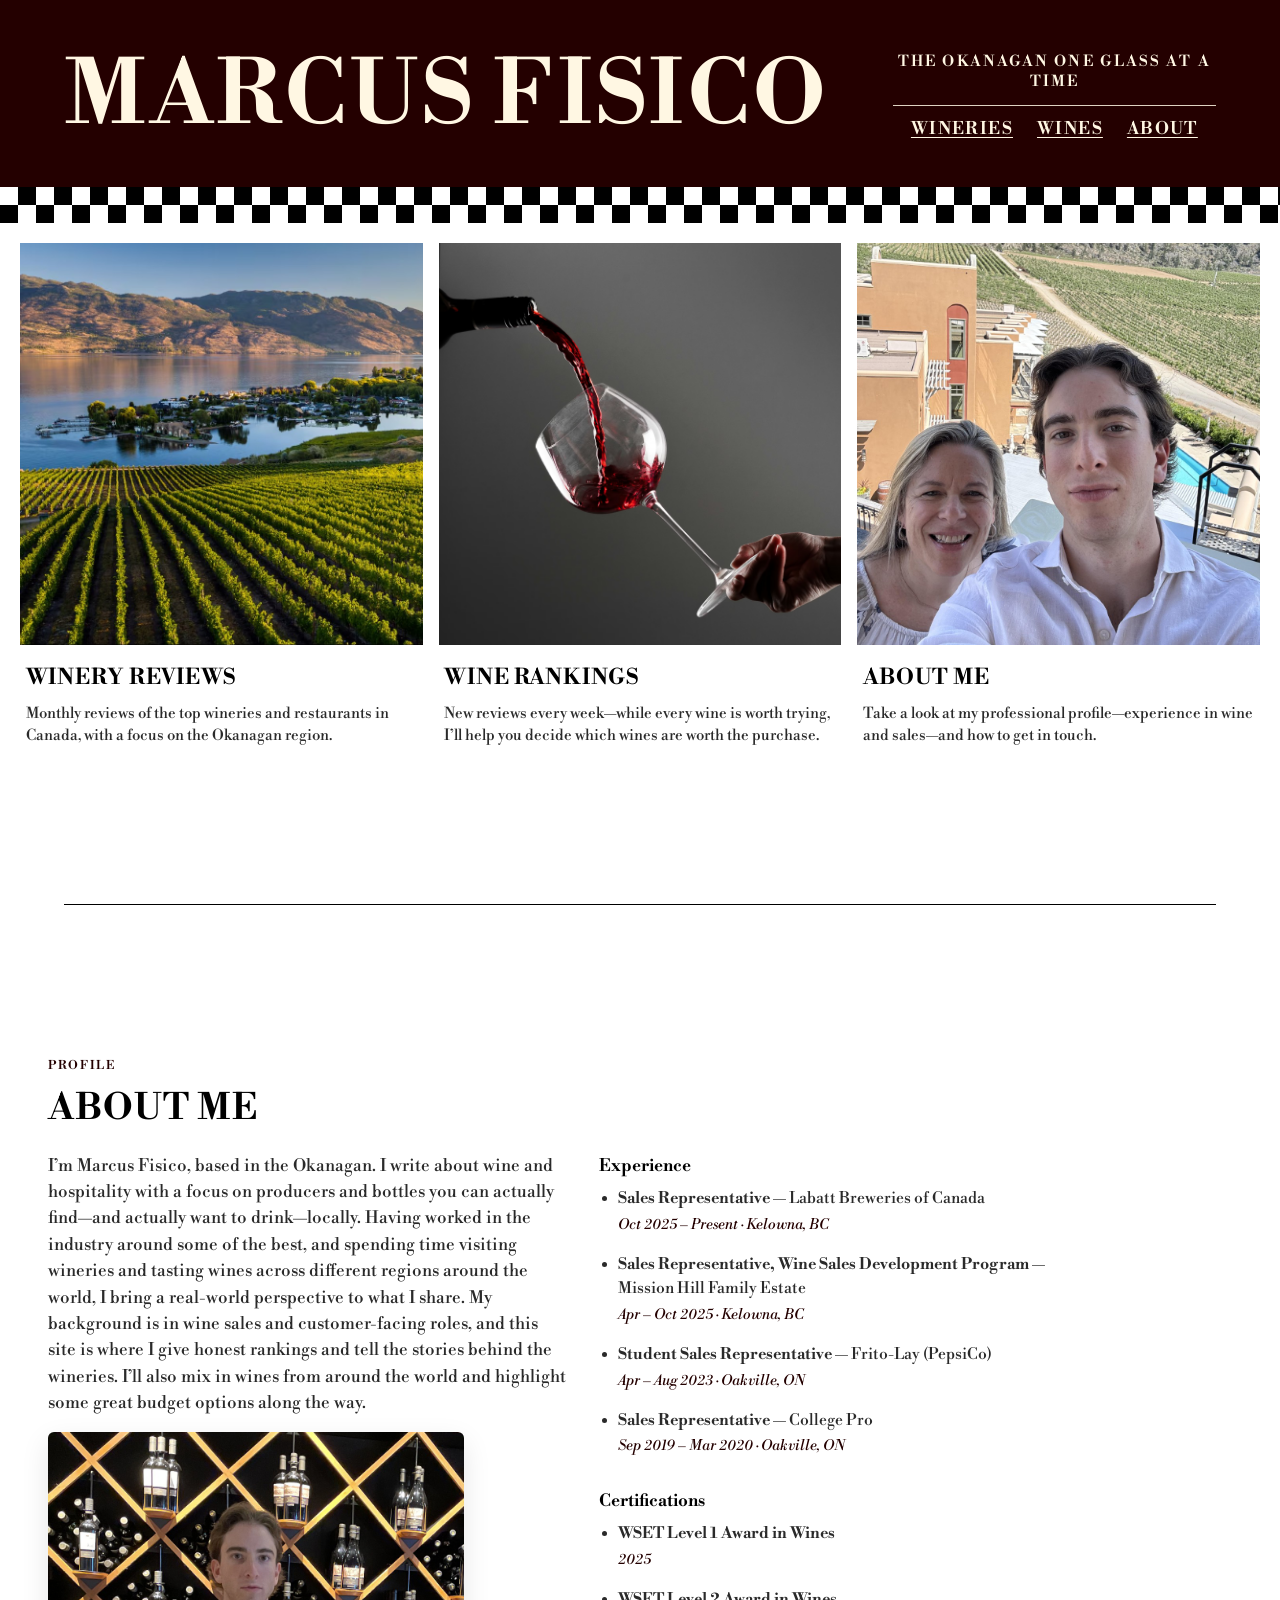
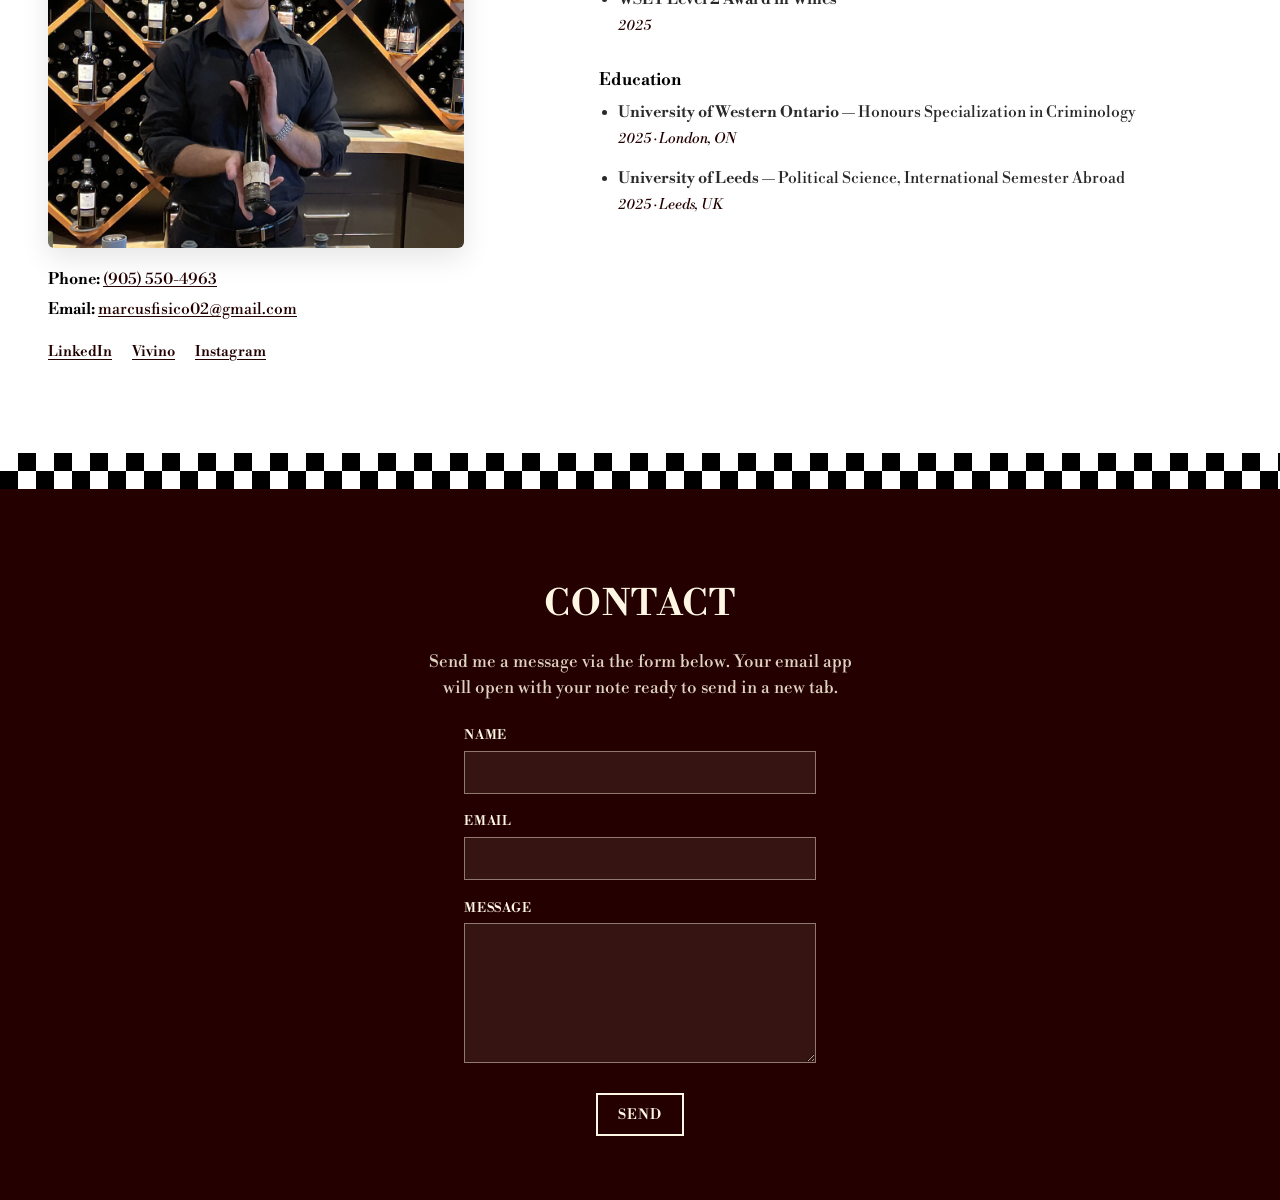
==== commit 479abdfd: "About hero swap, Vivino link, winery review headers and galleries - Replace third hero image with te" ====
--- a/index.html
+++ b/index.html
@@ -78,7 +78,7 @@
             <div class="hero-card__image-wrap">
               <img
                 src="assets/hero-about.png"
-                alt="Marcus Fisico — portrait in a cream sweater with a bright window behind"
+                alt="Marcus Fisico on a winery terrace with vineyards and resort buildings in the background"
                 width="800"
                 height="800"
                 loading="eager"
@@ -103,11 +103,25 @@
         <div class="about-grid">
           <div>
             <p class="about-bio">
-              I’m Marcus Fisico, based in the Okanagan. I write about wine and hospitality with an
-              emphasis on producers and bottles you can actually find—and enjoy—locally. My
-              background spans wine sales and customer-facing roles; this site is where I share
-              honest rankings and winery stories.
+              I’m Marcus Fisico, based in the Okanagan. I write about wine and hospitality with a
+              focus on producers and bottles you can actually find—and actually want to
+              drink—locally. Having worked in the industry around some of the best, and spending
+              time visiting wineries and tasting wines across different regions around the world, I
+              bring a real-world perspective to what I share. My background is in wine sales and
+              customer-facing roles, and this site is where I give honest rankings and tell the
+              stories behind the wineries. I’ll also mix in wines from around the world and highlight
+              some great budget options along the way.
             </p>
+            <figure class="about-bio-photo-wrap">
+              <img
+                class="about-bio-photo"
+                src="assets/about-below-bio.png"
+                alt="Marcus Fisico in a wine cellar holding a bottle, wooden rack of bottles behind him"
+                width="800"
+                height="800"
+                loading="lazy"
+              />
+            </figure>
             <p class="contact-line">
               <strong>Phone:</strong>
               <a href="tel:+19055504963">(905) 550-4963</a>
@@ -118,8 +132,8 @@
             </p>
             <ul class="social-list">
               <li><a href="https://www.linkedin.com/in/marcus-fisico-1479641a9/" rel="noopener noreferrer">LinkedIn</a></li>
-              <li><a href="https://www.vivino.com/" rel="noopener noreferrer">Vivino</a></li>
-              <li><a href="https://www.instagram.com/" rel="noopener noreferrer">Instagram</a></li>
+              <li><a href="https://www.vivino.com/es/users/marcus.fisico" rel="noopener noreferrer">Vivino</a></li>
+              <li><a href="https://www.instagram.com/marcusfisico/" rel="noopener noreferrer">Instagram</a></li>
             </ul>
           </div>
           <div class="resume-block">
--- a/styles.css
+++ b/styles.css
@@ -395,6 +395,19 @@
   font-family: var(--font-label);
 }
 
+.about-bio-photo-wrap {
+  margin: 0 0 1.25rem;
+  max-width: min(100%, 26rem);
+}
+
+.about-bio-photo {
+  width: 100%;
+  height: auto;
+  display: block;
+  border-radius: 6px;
+  box-shadow: 0 10px 28px rgba(0, 0, 0, 0.1);
+}
+
 #about .contact-line a,
 #about .social-list a {
   color: var(--maroon);
@@ -614,24 +627,143 @@
   gap: 2rem;
 }
 
-.review-card {
+details.review-card {
   padding-bottom: 2rem;
   border-bottom: 1px solid rgba(0, 0, 0, 0.12);
 }
 
-.review-card:last-child {
+details.review-card:last-of-type {
   border-bottom: none;
   padding-bottom: 0;
 }
 
-.review-card h2,
-.review-card h3 {
-  margin: 0 0 0.35rem;
+.review-card__summary {
+  list-style: none;
+  cursor: pointer;
+  position: relative;
+  padding-left: 1.35rem;
+}
+
+.review-card__summary::-webkit-details-marker {
+  display: none;
+}
+
+.review-card__summary::before {
+  content: "";
+  position: absolute;
+  left: 0.1rem;
+  top: 0.42rem;
+  width: 0.45rem;
+  height: 0.45rem;
+  border-right: 2px solid var(--ink);
+  border-bottom: 2px solid var(--ink);
+  transform: rotate(-45deg);
+  transition: transform 0.2s ease;
+  opacity: 0.75;
+}
+
+details[open] > .review-card__summary::before {
+  transform: rotate(45deg);
+  top: 0.35rem;
+}
+
+.review-card__summary:focus {
+  outline: none;
+}
+
+.review-card__summary:focus-visible {
+  outline: 2px solid var(--maroon);
+  outline-offset: 3px;
+}
+
+.review-card__summary-inner {
+  display: flex;
+  flex-direction: column;
+  gap: 1rem;
+}
+
+.review-card__title {
+  margin: 0;
   font-family: var(--font-label);
   font-size: 1.35rem;
 }
 
-.review-meta {
+.review-card__subhead {
+  margin: 0;
+  font-family: var(--font-label);
+  font-size: 0.92rem;
+  font-weight: 600;
+  letter-spacing: 0.06em;
+  text-transform: uppercase;
+  color: var(--muted);
+}
+
+.review-card__scores-row {
+  display: flex;
+  flex-wrap: wrap;
+  align-items: center;
+  gap: 1.25rem 2rem;
+}
+
+.review-scores-quadrant {
+  display: grid;
+  grid-template-columns: 1fr 1fr;
+  gap: 0.5rem 1.25rem;
+  flex: 0 1 auto;
+  min-width: 12rem;
+}
+
+.review-score-cell {
+  display: flex;
+  flex-direction: column;
+  gap: 0.15rem;
+}
+
+.review-score-label {
+  font-family: var(--font-label);
+  font-size: 0.68rem;
+  font-weight: 700;
+  letter-spacing: 0.08em;
+  text-transform: uppercase;
+  color: var(--muted);
+}
+
+.review-score-val {
+  font-family: var(--font-label);
+  font-size: 0.95rem;
+  font-weight: 600;
+}
+
+.review-overall {
+  display: flex;
+  flex-direction: column;
+  align-items: center;
+  justify-content: center;
+  gap: 0.35rem;
+  flex: 1 1 auto;
+  min-width: 7.5rem;
+}
+
+.review-overall-stars {
+  font-size: clamp(1.75rem, 4vw, 2.35rem);
+  letter-spacing: 0.08em;
+  color: var(--maroon);
+  line-height: 1;
+}
+
+.review-overall-num {
+  font-family: var(--font-label);
+  font-weight: 700;
+  font-size: 1.05rem;
+  color: var(--muted);
+}
+
+.review-card__expand {
+  padding-top: 1rem;
+  padding-left: 1.35rem;
+}
+
+.review-card__expand .review-meta {
   margin: 0 0 0.75rem;
   font-size: 0.85rem;
   letter-spacing: 0.04em;
@@ -639,10 +771,27 @@
   color: var(--muted);
 }
 
-.review-card p {
-  margin: 0 0 1rem;
+.review-body-text {
+  margin: 0;
   color: var(--muted);
   font-family: var(--font-label);
+}
+
+.review-card__gallery {
+  display: grid;
+  grid-template-columns: repeat(auto-fit, minmax(12rem, 1fr));
+  gap: 0.65rem;
+  margin-top: 1.25rem;
+}
+
+.review-card__gallery img {
+  width: 100%;
+  height: auto;
+  display: block;
+  border-radius: 6px;
+  object-fit: cover;
+  aspect-ratio: 4 / 3;
+  background: #eee;
 }
 
 /* Rankings table */
